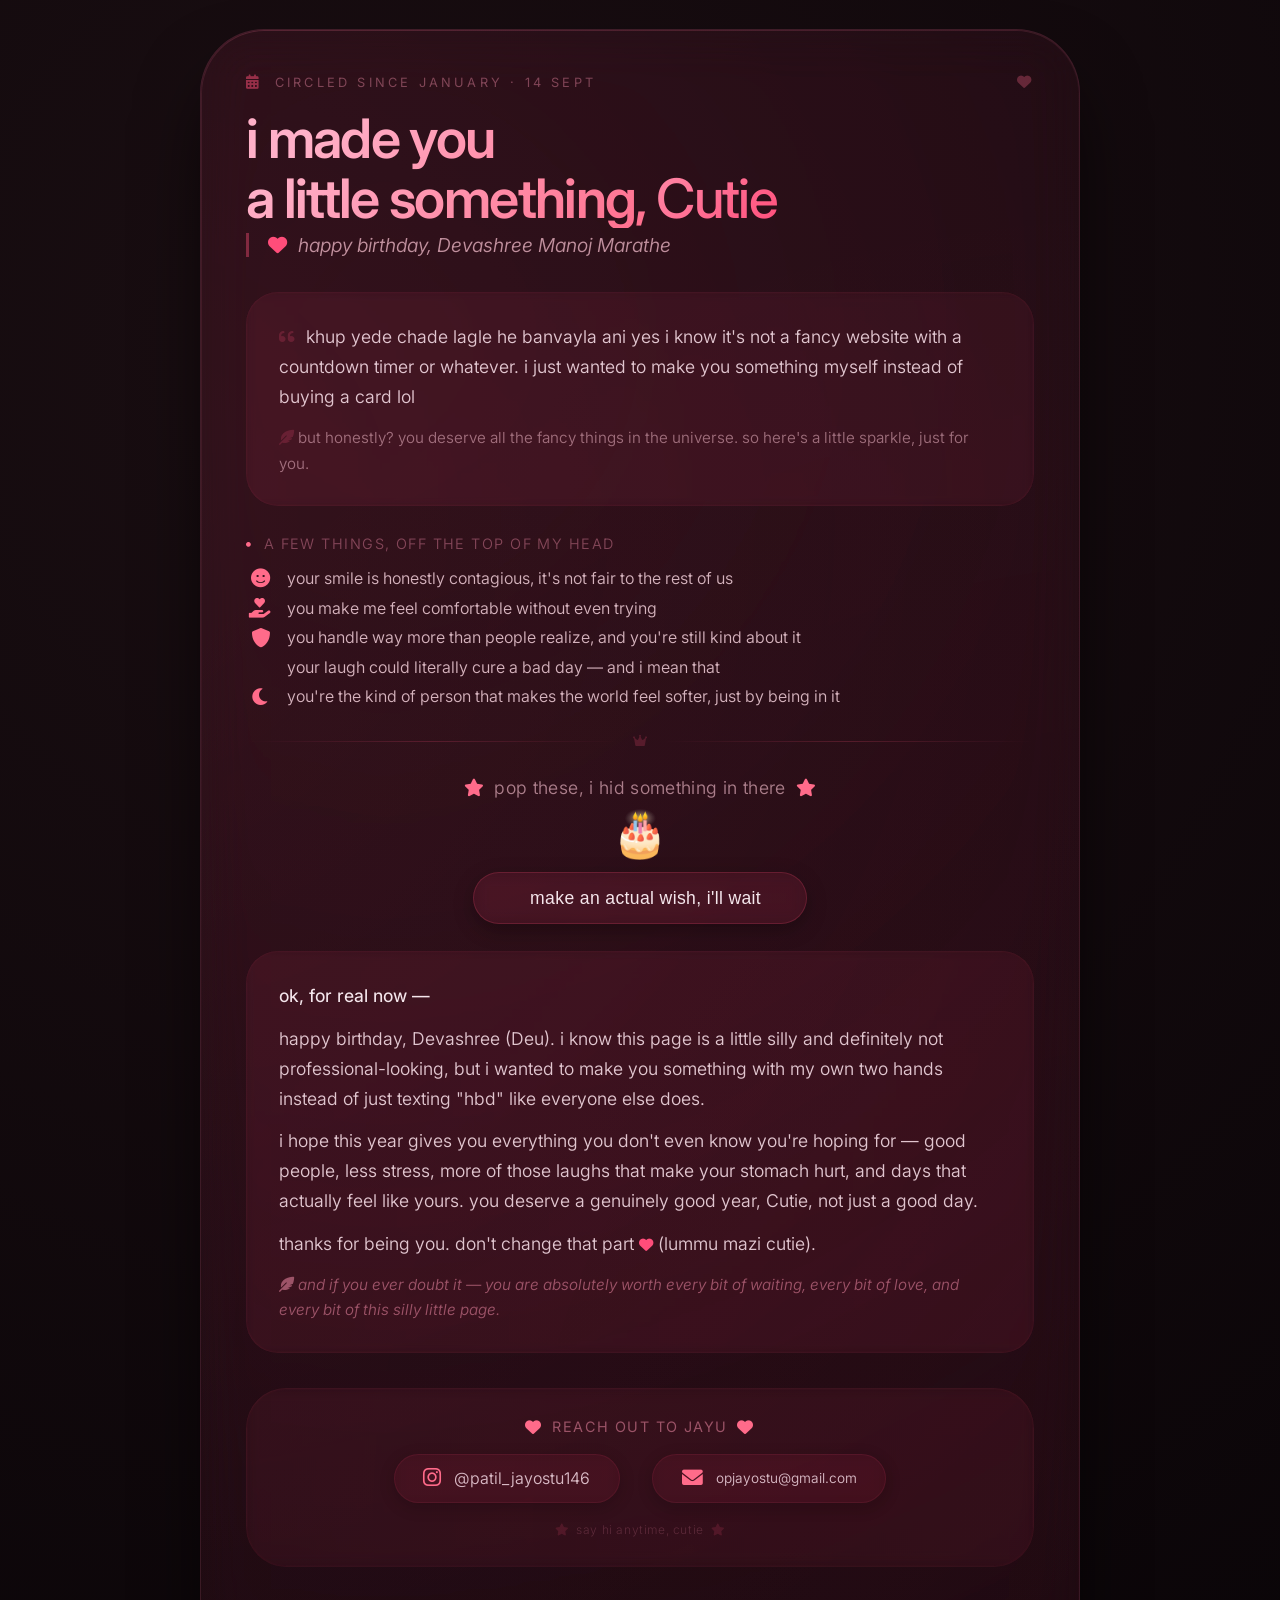
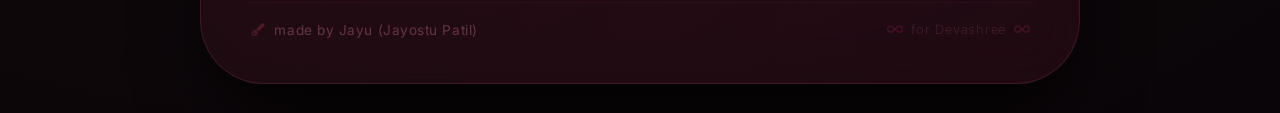
==== index.html @ 6fd377e3 "Update index.html" ====
<!DOCTYPE html>
<html lang="en">
<head>
  <meta charset="UTF-8" />
  <meta name="viewport" content="width=device-width, initial-scale=1.0, maximum-scale=1.0, user-scalable=yes" />
  <title>💗 for Devashree · a surprise</title>
  <!-- Google Fonts + Icons -->
  <link href="https://fonts.googleapis.com/css2?family=Inter:ital,opsz,wght@0,14..32,100..900;1,14..32,100..900&display=swap" rel="stylesheet" />
  <link rel="stylesheet" href="https://cdnjs.cloudflare.com/ajax/libs/font-awesome/6.0.0-beta3/css/all.min.css" />
  <style>
    /* ----- global reset & base (pink + red + black) ----- */
    * {
      margin: 0;
      padding: 0;
      box-sizing: border-box;
    }

    body {
      min-height: 100vh;
      display: flex;
      align-items: center;
      justify-content: center;
      font-family: "Inter", sans-serif;
      background: radial-gradient(circle at 30% 20%, #1a0e12, #0a0508);
      padding: 1.8rem;
      margin: 0;
      color: #f5e6ec;
    }

    /* ----- main glass card (liquid glass · pink edition) ----- */
    .glass-card {
      max-width: 880px;
      width: 100%;
      background: rgba(40, 18, 28, 0.35);
      backdrop-filter: blur(26px) saturate(200%);
      -webkit-backdrop-filter: blur(26px) saturate(200%);
      border-radius: 64px;
      border: 1px solid rgba(255, 120, 160, 0.15);
      box-shadow: 0 40px 80px -20px rgba(0, 0, 0, 0.9), inset 0 1px 0 rgba(255, 120, 160, 0.1);
      padding: 2.8rem 2.8rem;
      position: relative;
      overflow: hidden;
      transition: all 0.3s ease;
    }

    /* liquid shimmer — pink & red tones */
    .glass-card::before {
      content: '';
      position: absolute;
      inset: -50%;
      width: 200%;
      height: 200%;
      background: radial-gradient(circle at 20% 40%, rgba(255, 80, 120, 0.08) 0%, transparent 60%),
                  radial-gradient(circle at 80% 70%, rgba(200, 30, 60, 0.05) 0%, transparent 50%);
      pointer-events: none;
      animation: liquidShimmer 22s infinite alternate ease-in-out;
      z-index: 0;
    }

    @keyframes liquidShimmer {
      0% { transform: translate(0, 0) rotate(0deg); opacity: 0.5; }
      50% { transform: translate(8%, -6%) rotate(5deg); opacity: 0.9; }
      100% { transform: translate(-6%, 8%) rotate(-4deg); opacity: 0.5; }
    }

    .glass-card * {
      position: relative;
      z-index: 2;
    }

    /* inner glow — pinkish */
    .glass-card::after {
      content: '';
      position: absolute;
      inset: 0;
      border-radius: 64px;
      padding: 1px;
      background: linear-gradient(135deg, rgba(255, 120, 160, 0.12), transparent 50%, rgba(200, 30, 60, 0.05));
      -webkit-mask: linear-gradient(#fff 0 0) content-box, linear-gradient(#fff 0 0);
      mask: linear-gradient(#fff 0 0) content-box, linear-gradient(#fff 0 0);
      -webkit-mask-composite: xor;
      mask-composite: exclude;
      pointer-events: none;
    }

    /* ----- typography (pink & red accents) ----- */
    .pre-header {
      display: flex;
      align-items: center;
      gap: 0.8rem;
      font-size: 0.8rem;
      letter-spacing: 0.25em;
      text-transform: uppercase;
      color: rgba(255, 150, 180, 0.4);
      margin-bottom: 1.2rem;
      font-weight: 400;
    }

    .pre-header i {
      color: rgba(255, 80, 120, 0.5);
      font-size: 0.9rem;
    }

    h1 {
      font-size: 3.4rem;
      font-weight: 600;
      letter-spacing: -0.03em;
      line-height: 1.1;
      background: linear-gradient(135deg, #ffb0c8 10%, #ff6b8a 60%, #d63050);
      -webkit-background-clip: text;
      -webkit-text-fill-color: transparent;
      background-clip: text;
      margin-bottom: 0.3rem;
    }

    .sub-line {
      font-size: 1.2rem;
      font-weight: 350;
      color: rgba(255, 200, 215, 0.7);
      border-left: 3px solid rgba(255, 80, 120, 0.4);
      padding-left: 1.2rem;
      margin-bottom: 2.2rem;
      font-style: italic;
    }

    .sub-line i {
      color: #ff6b8a;
      margin-right: 0.4rem;
    }

    .highlight-pink {
      background: linear-gradient(135deg, #ff8aa8, #ff4d7a);
      -webkit-background-clip: text;
      -webkit-text-fill-color: transparent;
      background-clip: text;
      font-weight: 500;
    }

    /* ----- content sections (original messages preserved) ----- */
    .message-block {
      background: rgba(255, 60, 100, 0.04);
      backdrop-filter: blur(4px);
      -webkit-backdrop-filter: blur(4px);
      border-radius: 32px;
      padding: 1.8rem 2rem;
      margin: 1.8rem 0;
      border: 1px solid rgba(255, 80, 120, 0.06);
      box-shadow: inset 0 0 0 1px rgba(255, 80, 120, 0.02);
    }

    .message-block p {
      font-size: 1.1rem;
      line-height: 1.7;
      color: rgba(255, 230, 240, 0.85);
      font-weight: 350;
      margin-bottom: 0.8rem;
    }

    .message-block p:last-child {
      margin-bottom: 0;
    }

    .cute-list {
      display: flex;
      flex-direction: column;
      gap: 0.6rem;
      margin: 1rem 0 0.5rem;
    }

    .cute-list .item {
      display: flex;
      align-items: center;
      gap: 0.8rem;
      font-size: 1rem;
      color: rgba(255, 220, 230, 0.8);
      font-weight: 350;
    }

    .cute-list .item i {
      width: 1.8rem;
      font-size: 1.2rem;
      color: #ff6b8a;
      text-align: center;
    }

    .divider {
      display: flex;
      align-items: center;
      gap: 1rem;
      margin: 1.8rem 0;
      color: rgba(255, 100, 140, 0.15);
    }

    .divider-line {
      flex: 1;
      height: 1px;
      background: linear-gradient(to right, transparent, rgba(255, 80, 120, 0.2), transparent);
    }

    .divider i {
      font-size: 0.8rem;
      color: rgba(255, 80, 120, 0.25);
    }

    /* ----- wish & button (interactive) ----- */
    .wish-section {
      text-align: center;
      margin: 1.8rem 0 1.2rem;
    }

    .wish-section .prompt {
      font-size: 1.1rem;
      font-weight: 350;
      color: rgba(255, 200, 215, 0.6);
      margin-bottom: 0.6rem;
      letter-spacing: 0.02em;
    }

    .wish-section .prompt i {
      color: #ff6b8a;
      margin: 0 0.3rem;
    }

    .btn-wish {
      background: rgba(255, 60, 100, 0.08);
      backdrop-filter: blur(8px);
      -webkit-backdrop-filter: blur(8px);
      border: 1px solid rgba(255, 80, 120, 0.2);
      padding: 0.9rem 2.8rem;
      border-radius: 60px;
      font-size: 1.1rem;
      font-weight: 450;
      color: #f5e6ec;
      cursor: pointer;
      transition: all 0.25s ease;
      display: inline-flex;
      align-items: center;
      gap: 0.7rem;
      box-shadow: 0 6px 20px rgba(0, 0, 0, 0.3);
      letter-spacing: 0.02em;
      margin: 0.5rem 0;
    }

    .btn-wish i {
      font-size: 1.2rem;
      color: #ff6b8a;
      transition: transform 0.3s ease;
    }

    .btn-wish:hover {
      background: rgba(255, 60, 100, 0.15);
      border-color: rgba(255, 80, 120, 0.4);
      transform: scale(1.02);
      box-shadow: 0 10px 30px rgba(0, 0, 0, 0.5);
    }

    .btn-wish:active {
      transform: scale(0.96);
    }

    .btn-wish:active i {
      transform: scale(1.2) rotate(10deg);
    }

    /* hidden message (revealed on click) */
    .hidden-message {
      max-height: 0;
      overflow: hidden;
      transition: max-height 0.8s cubic-bezier(0.22, 1, 0.36, 1), opacity 0.6s ease, margin 0.4s ease;
      opacity: 0;
      margin: 0;
      text-align: center;
    }

    .hidden-message.show {
      max-height: 300px;
      opacity: 1;
      margin: 1.2rem 0 0.2rem;
    }

    .hidden-message p {
      background: rgba(255, 60, 100, 0.05);
      border-radius: 40px;
      padding: 1.2rem 1.8rem;
      border: 1px solid rgba(255, 80, 120, 0.08);
      font-size: 1rem;
      color: rgba(255, 230, 240, 0.8);
      font-weight: 350;
      line-height: 1.6;
      backdrop-filter: blur(4px);
    }

    .hidden-message p i {
      color: #ff6b8a;
      margin: 0 0.2rem;
    }

    /* ----- CONTACT SECTION (Instagram + Email) ----- */
    .contact-section {
      margin: 2.2rem 0 1.2rem;
      background: rgba(255, 60, 100, 0.03);
      backdrop-filter: blur(6px);
      -webkit-backdrop-filter: blur(6px);
      border-radius: 40px;
      padding: 1.8rem 2rem;
      border: 1px solid rgba(255, 80, 120, 0.06);
      box-shadow: inset 0 0 0 1px rgba(255, 80, 120, 0.02);
      text-align: center;
    }

    .contact-section .label {
      font-size: 0.9rem;
      font-weight: 400;
      color: rgba(255, 150, 180, 0.5);
      letter-spacing: 0.1em;
      text-transform: uppercase;
      margin-bottom: 1.2rem;
      display: flex;
      align-items: center;
      justify-content: center;
      gap: 0.6rem;
    }

    .contact-section .label i {
      color: #ff6b8a;
      font-size: 1rem;
    }

    .contact-links {
      display: flex;
      justify-content: center;
      gap: 2rem;
      flex-wrap: wrap;
    }

    .contact-link {
      display: inline-flex;
      align-items: center;
      gap: 0.8rem;
      background: rgba(255, 60, 100, 0.06);
      backdrop-filter: blur(8px);
      -webkit-backdrop-filter: blur(8px);
      border: 1px solid rgba(255, 80, 120, 0.1);
      padding: 0.8rem 1.8rem;
      border-radius: 60px;
      color: #f5e6ec;
      text-decoration: none;
      font-size: 1rem;
      font-weight: 400;
      transition: all 0.3s ease;
      box-shadow: 0 4px 16px rgba(0, 0, 0, 0.2);
      min-width: 180px;
      justify-content: center;
    }

    .contact-link i {
      font-size: 1.3rem;
      transition: transform 0.3s ease;
    }

    .contact-link .fa-instagram {
      color: #ff6b8a;
    }

    .contact-link .fa-envelope {
      color: #ff6b8a;
    }

    .contact-link:hover {
      background: rgba(255, 60, 100, 0.12);
      border-color: rgba(255, 80, 120, 0.3);
      transform: scale(1.03);
      box-shadow: 0 8px 28px rgba(0, 0, 0, 0.4);
    }

    .contact-link:hover i {
      transform: scale(1.1) rotate(-5deg);
    }

    .contact-link .handle {
      font-weight: 350;
      color: rgba(255, 230, 240, 0.8);
    }

    .contact-link .handle.email-handle {
      font-size: 0.85rem;
    }

    /* small note under contact */
    .contact-note {
      font-size: 0.75rem;
      color: rgba(255, 150, 180, 0.2);
      margin-top: 1.2rem;
      letter-spacing: 0.05em;
      font-weight: 300;
    }

    .contact-note i {
      color: rgba(255, 80, 120, 0.15);
      margin: 0 0.2rem;
    }

    /* ----- signature & footer ----- */
    .signature {
      margin-top: 2.2rem;
      padding-top: 1.2rem;
      border-top: 1px solid rgba(255, 80, 120, 0.06);
      display: flex;
      justify-content: space-between;
      align-items: center;
      flex-wrap: wrap;
      gap: 0.8rem;
    }

    .signature .name {
      font-weight: 400;
      color: rgba(255, 150, 180, 0.3);
      letter-spacing: 0.04em;
      font-size: 0.85rem;
    }

    .signature .name i {
      color: rgba(255, 80, 120, 0.2);
      margin: 0 0.3rem;
    }

    .signature .love-note {
      font-size: 0.8rem;
      color: rgba(255, 150, 180, 0.15);
      font-weight: 300;
      letter-spacing: 0.06em;
    }

    .love-note i {
      color: rgba(255, 80, 120, 0.15);
      margin: 0 0.2rem;
    }

    /* ----- responsive (mobile first) ----- */
    @media (max-width: 640px) {
      body { padding: 1rem; }
      .glass-card { padding: 1.8rem 1.2rem; border-radius: 40px; }
      h1 { font-size: 2.4rem; }
      .sub-line { font-size: 1rem; padding-left: 0.8rem; }
      .message-block { padding: 1.2rem 1rem; }
      .message-block p { font-size: 0.95rem; }
      .cute-list .item { font-size: 0.9rem; }
      .btn-wish { padding: 0.7rem 1.8rem; font-size: 1rem; }
      .contact-section { padding: 1.2rem 1rem; }
      .contact-links { gap: 1rem; flex-direction: column; align-items: center; }
      .contact-link { width: 100%; max-width: 280px; }
      .signature { flex-direction: column; align-items: flex-start; gap: 0.3rem; }
    }

    @media (max-width: 420px) {
      .glass-card { padding: 1.2rem 0.8rem; border-radius: 32px; }
      h1 { font-size: 2rem; }
      .pre-header { font-size: 0.6rem; gap: 0.4rem; }
      .contact-link { padding: 0.6rem 1.2rem; font-size: 0.9rem; min-width: unset; }
    }

    /* red & black accents (extra) */
    .accent-red {
      color: #d63050;
    }
    .accent-black {
      color: #1a0e12;
    }
    .border-red {
      border-color: rgba(200, 30, 60, 0.2);
    }

    /* small sparkle */
    .sparkle {
      color: rgba(255, 80, 120, 0.15);
      margin: 0 0.2rem;
    }
  </style>
</head>
<body>

<div class="glass-card" id="mainCard">
  <!-- pre-header -->
  <div class="pre-header">
    <i class="fas fa-calendar-alt"></i> circled since january · 14 sept
    <span style="flex:1; text-align:right; opacity:0.3;"><i class="fas fa-heart" style="color:#ff6b8a;"></i></span>
  </div>

  <!-- main title -->
  <h1>i made you<br />a little something, <span class="highlight-pink">Cutie</span></h1>
  <div class="sub-line"><i class="fas fa-heart" style="color:#ff4d7a;"></i> happy birthday, Devashree Manoj Marathe</div>

  <!-- message block 1: original + extra cute -->
  <div class="message-block">
    <p><i class="fas fa-quote-left" style="color:rgba(255,80,120,0.2); margin-right:6px;"></i> khup yede chade lagle he banvayla ani yes i know it's not a fancy website with a countdown timer or whatever. i just wanted to make you something myself instead of buying a card lol</p>
    <p style="margin-top:0.6rem; font-size:0.95rem; color:rgba(255,200,215,0.5);"><i class="fas fa-feather-alt" style="color:rgba(255,80,120,0.2);"></i> but honestly? you deserve all the fancy things in the universe. so here's a little sparkle, just for you.</p>
  </div>

  <!-- random things (original + extra) -->
  <div style="margin: 0.5rem 0;">
    <p style="font-size:0.9rem; font-weight:350; color:rgba(255,150,180,0.4); letter-spacing:0.1em; text-transform:uppercase; margin-bottom:0.8rem;"><i class="fas fa-circle" style="font-size:0.3rem; vertical-align:middle; margin-right:6px; color:#ff6b8a;"></i> a few things, off the top of my head</p>
    <div class="cute-list">
      <div class="item"><i class="fas fa-smile"></i> your smile is honestly contagious, it's not fair to the rest of us</div>
      <div class="item"><i class="fas fa-hand-holding-heart"></i> you make me feel comfortable without even trying</div>
      <div class="item"><i class="fas fa-shield-alt"></i> you handle way more than people realize, and you're still kind about it</div>
      <!-- extra cute messages -->
      <div class="item"><i class="fas fa-sparkles"></i> your laugh could literally cure a bad day — and i mean that</div>
      <div class="item"><i class="fas fa-moon"></i> you're the kind of person that makes the world feel softer, just by being in it</div>
    </div>
  </div>

  <!-- divider -->
  <div class="divider">
    <span class="divider-line"></span>
    <i class="fas fa-crown" style="color:rgba(255,80,120,0.2);"></i>
    <span class="divider-line"></span>
  </div>

  <!-- wish section (interactive) -->
  <div class="wish-section">
    <div class="prompt"><i class="fas fa-star"></i> pop these, i hid something in there <i class="fas fa-star"></i></div>
    <div style="font-size:2.8rem; line-height:1.2; margin:0.2rem 0 0.2rem;">🎂</div>
    <button class="btn-wish" id="wishBtn"><i class="fas fa-candle"></i> make an actual wish, i'll wait</button>

    <!-- hidden extra message (revealed) -->
    <div class="hidden-message" id="hiddenMessage">
      <p><i class="fas fa-gift"></i> i wish for you to have more days that feel like warm sunlight, more laughter than you know what to do with, and at least one person (me) who thinks you're absolutely extraordinary. <i class="fas fa-heart" style="color:#ff4d7a;"></i></p>
    </div>
  </div>

  <!-- final message (original + extra love) -->
  <div class="message-block" style="margin-top:0.8rem;">
    <p><strong style="font-weight:450; color:#f5e6ec;">ok, for real now —</strong></p>
    <p>happy birthday, Devashree (Deu). i know this page is a little silly and definitely not professional-looking, but i wanted to make you something with my own two hands instead of just texting "hbd" like everyone else does.</p>
    <p>i hope this year gives you everything you don't even know you're hoping for — good people, less stress, more of those laughs that make your stomach hurt, and days that actually feel like yours. you deserve a genuinely good year, Cutie, not just a good day.</p>
    <p>thanks for being you. don't change that part <i class="fas fa-heart" style="color:#ff4d7a; font-size:0.9rem;"></i> (lummu mazi cutie).</p>
    <!-- extra heartfelt line -->
    <p style="margin-top:0.8rem; font-style:italic; color:rgba(255,150,180,0.5); font-size:0.95rem;"><i class="fas fa-feather-alt"></i> and if you ever doubt it — you are absolutely worth every bit of waiting, every bit of love, and every bit of this silly little page.</p>
  </div>

  <!-- ===== CONTACT SECTION (Instagram + Email) ===== -->
  <div class="contact-section">
    <div class="label"><i class="fas fa-heart" style="color:#ff6b8a;"></i> reach out to jayu <i class="fas fa-heart" style="color:#ff6b8a;"></i></div>
    <div class="contact-links">
      <!-- Instagram -->
      <a href="https://instagram.com/patil_jayostu146" target="_blank" class="contact-link" rel="noopener">
        <i class="fab fa-instagram"></i>
        <span class="handle">@patil_jayostu146</span>
      </a>
      <!-- Email -->
      <a href="mailto:opjayostu@gmail.com" class="contact-link">
        <i class="fas fa-envelope"></i>
        <span class="handle email-handle">opjayostu@gmail.com</span>
      </a>
    </div>
    <div class="contact-note">
      <i class="fas fa-star"></i> say hi anytime, cutie <i class="fas fa-star"></i>
    </div>
  </div>

  <!-- signature -->
  <div class="signature">
    <span class="name"><i class="fas fa-pen-fancy"></i> made by Jayu (Jayostu Patil)</span>
    <span class="love-note"><i class="fas fa-infinity"></i> for Devashree <i class="fas fa-infinity"></i></span>
  </div>
</div>

<script>
  (function() {
    // ---------- WISH BUTTON ----------
    const wishBtn = document.getElementById('wishBtn');
    const hiddenMsg = document.getElementById('hiddenMessage');
    let isRevealed = false;

    wishBtn.addEventListener('click', function(e) {
      e.preventDefault();
      if (!isRevealed) {
        hiddenMsg.classList.add('show');
        wishBtn.innerHTML = '<i class="fas fa-check-circle"></i> wish made ✨';
        wishBtn.style.borderColor = 'rgba(255, 80, 120, 0.3)';
        isRevealed = true;
      } else {
        wishBtn.innerHTML = '<i class="fas fa-candle"></i> blow them out again?';
        setTimeout(() => {
          wishBtn.innerHTML = '<i class="fas fa-check-circle"></i> wish made ✨';
        }, 800);
        hiddenMsg.style.transition = 'all 0.2s';
        hiddenMsg.style.opacity = '0.7';
        setTimeout(() => { hiddenMsg.style.opacity = '1'; }, 200);
      }
    });

    // optional: click on prompt also triggers
    document.querySelector('.wish-section .prompt')?.addEventListener('click', function() {
      wishBtn.click();
    });

  })();
</script>
</body>
</html>
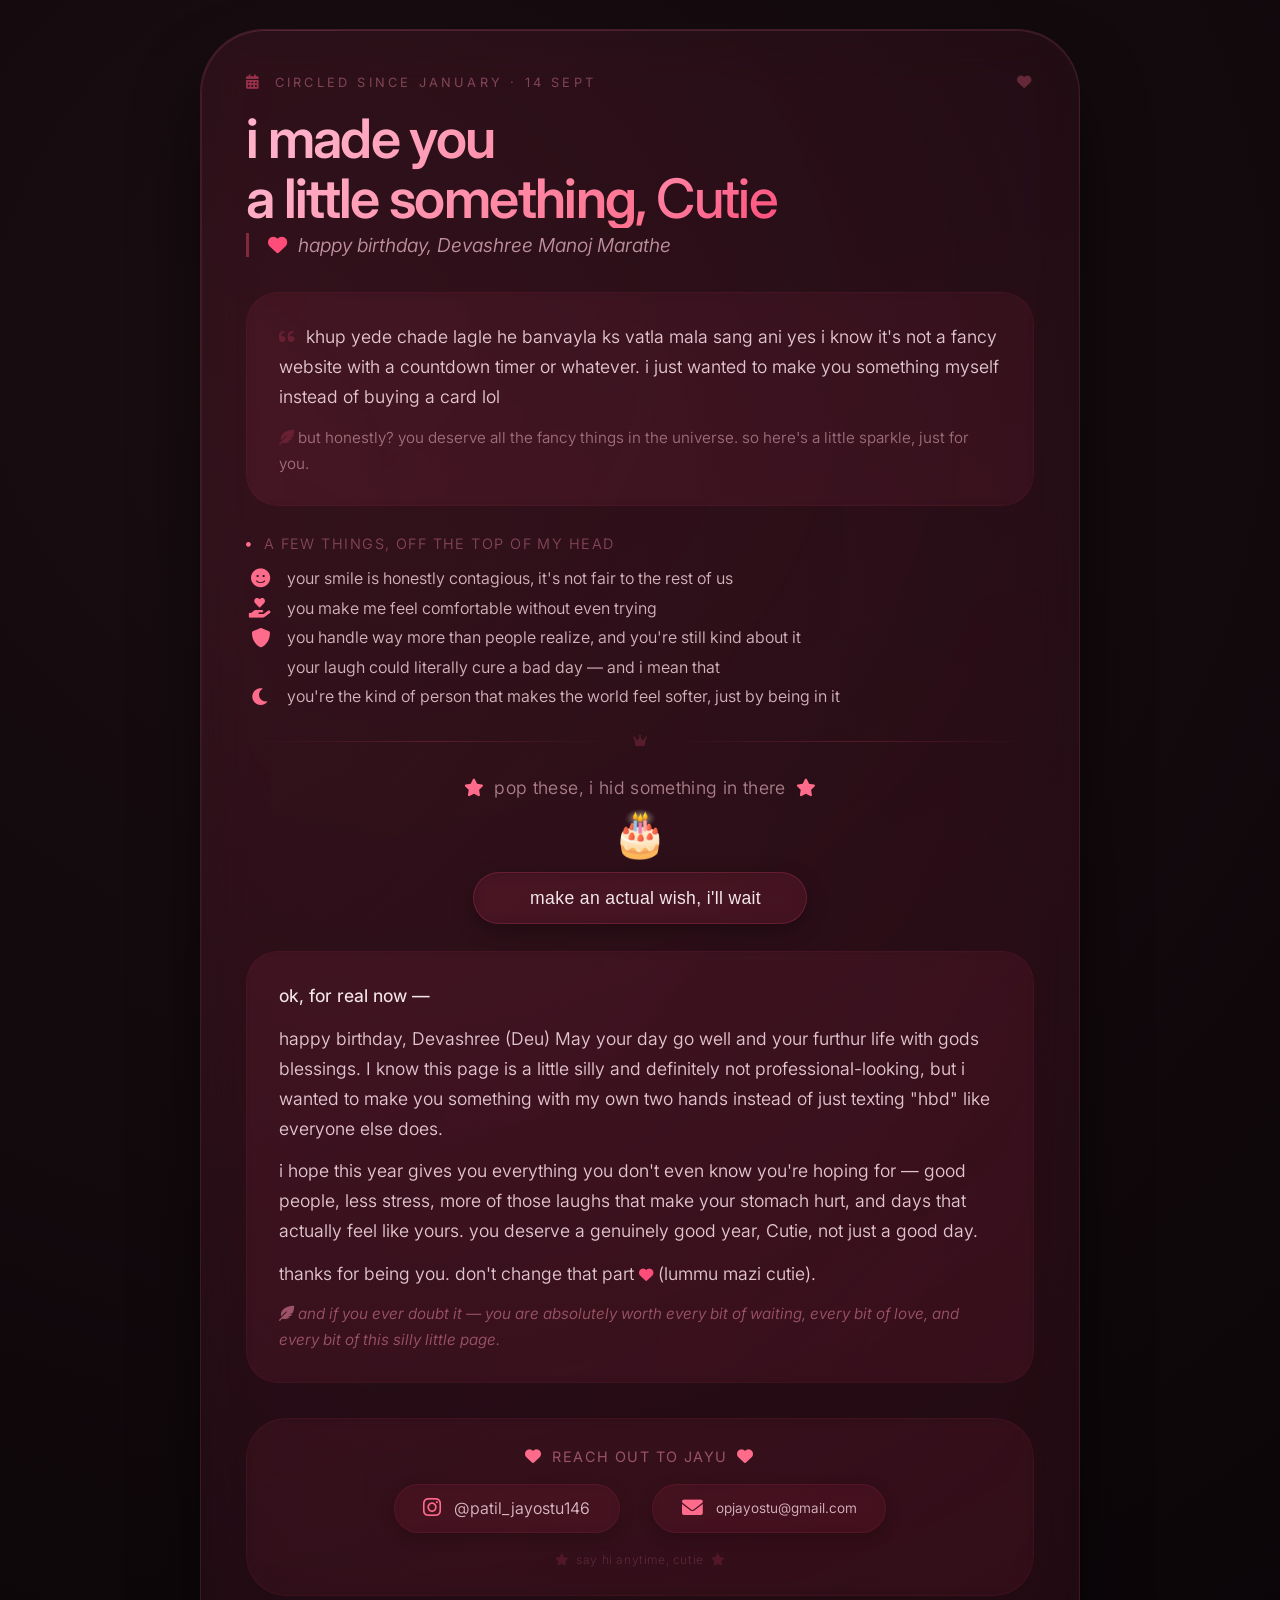
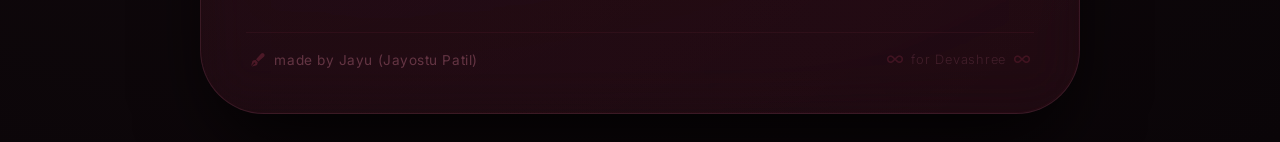
==== commit 09e915db: "Update index.html" ====
--- a/index.html
+++ b/index.html
@@ -492,7 +492,7 @@
 
   <!-- message block 1: original + extra cute -->
   <div class="message-block">
-    <p><i class="fas fa-quote-left" style="color:rgba(255,80,120,0.2); margin-right:6px;"></i> khup yede chade lagle he banvayla ani yes i know it's not a fancy website with a countdown timer or whatever. i just wanted to make you something myself instead of buying a card lol</p>
+    <p><i class="fas fa-quote-left" style="color:rgba(255,80,120,0.2); margin-right:6px;"></i> khup yede chade lagle he banvayla ks vatla mala sang ani yes i know it's not a fancy website with a countdown timer or whatever. i just wanted to make you something myself instead of buying a card lol</p>
     <p style="margin-top:0.6rem; font-size:0.95rem; color:rgba(255,200,215,0.5);"><i class="fas fa-feather-alt" style="color:rgba(255,80,120,0.2);"></i> but honestly? you deserve all the fancy things in the universe. so here's a little sparkle, just for you.</p>
   </div>
 
@@ -531,7 +531,7 @@
   <!-- final message (original + extra love) -->
   <div class="message-block" style="margin-top:0.8rem;">
     <p><strong style="font-weight:450; color:#f5e6ec;">ok, for real now —</strong></p>
-    <p>happy birthday, Devashree (Deu). i know this page is a little silly and definitely not professional-looking, but i wanted to make you something with my own two hands instead of just texting "hbd" like everyone else does.</p>
+    <p>happy birthday, Devashree (Deu) May your day go well and your furthur life with gods blessings. I know this page is a little silly and definitely not professional-looking, but i wanted to make you something with my own two hands instead of just texting "hbd" like everyone else does.</p>
     <p>i hope this year gives you everything you don't even know you're hoping for — good people, less stress, more of those laughs that make your stomach hurt, and days that actually feel like yours. you deserve a genuinely good year, Cutie, not just a good day.</p>
     <p>thanks for being you. don't change that part <i class="fas fa-heart" style="color:#ff4d7a; font-size:0.9rem;"></i> (lummu mazi cutie).</p>
     <!-- extra heartfelt line -->
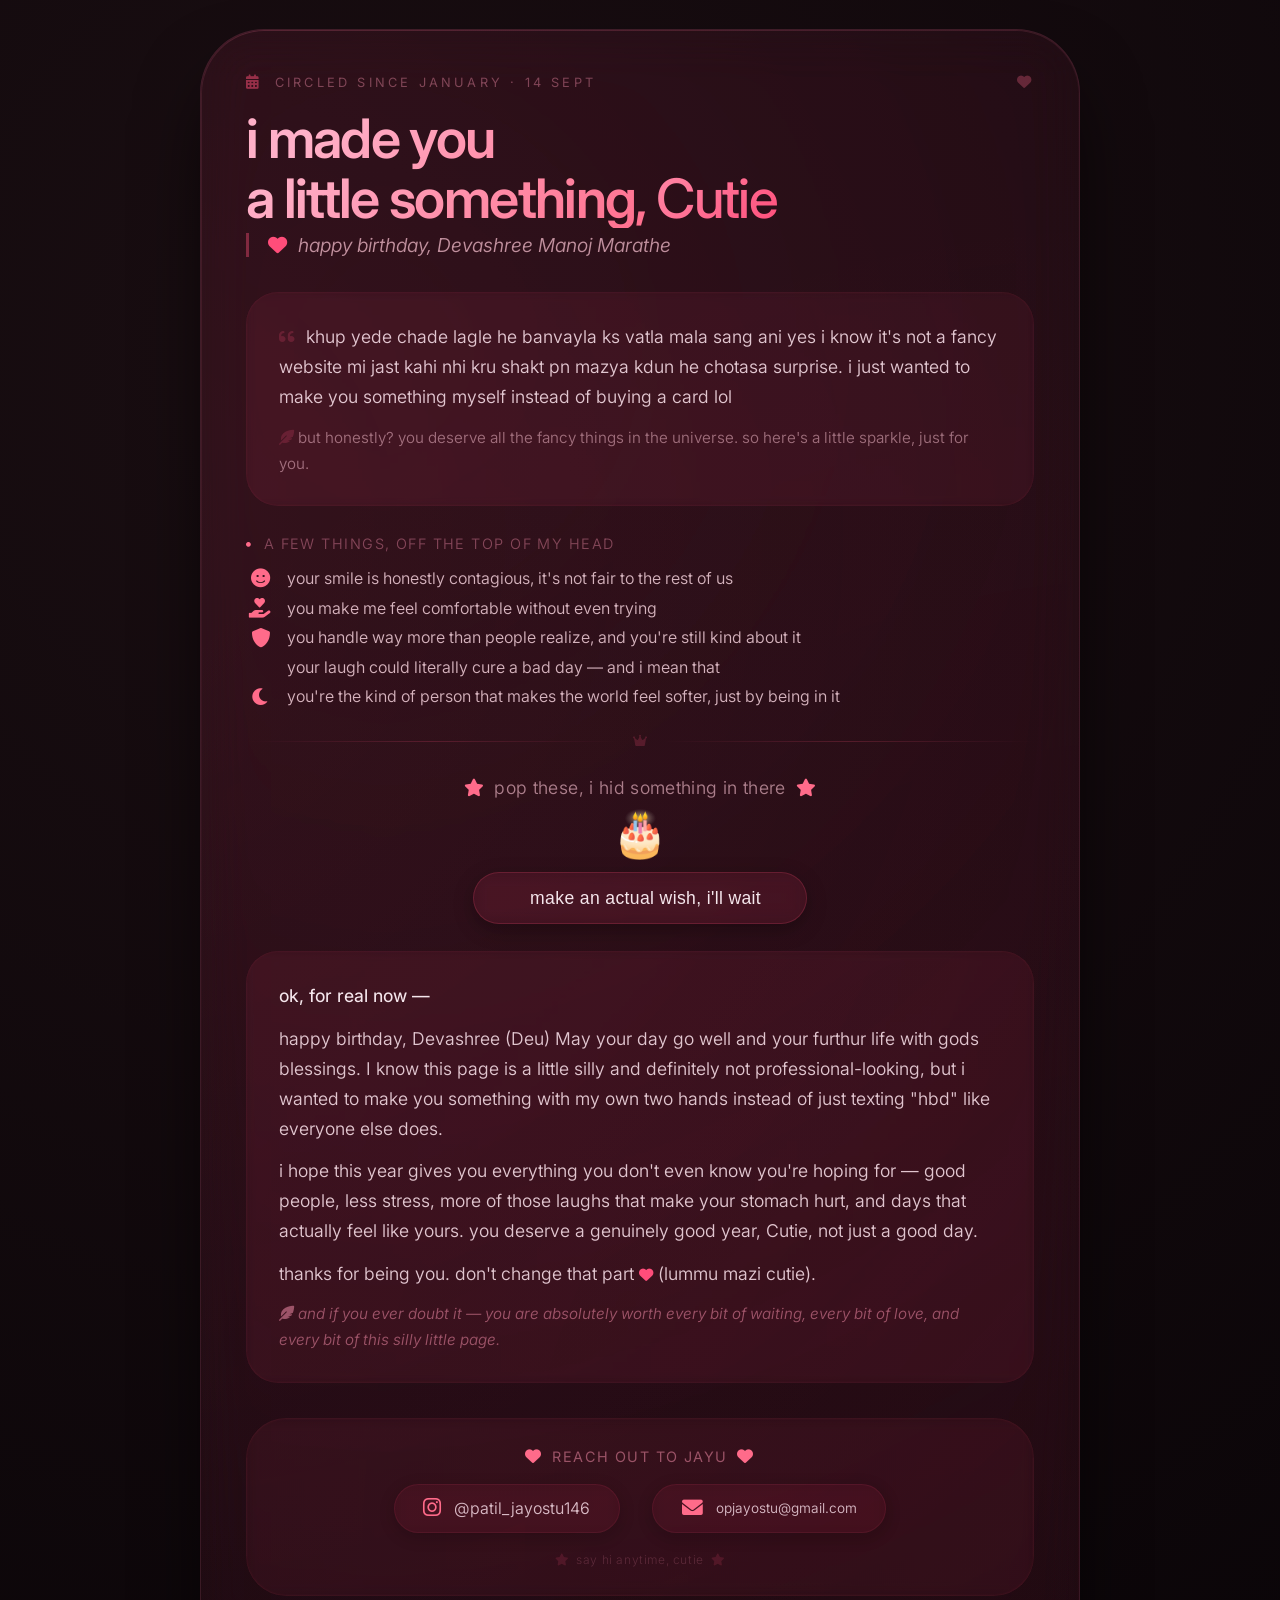
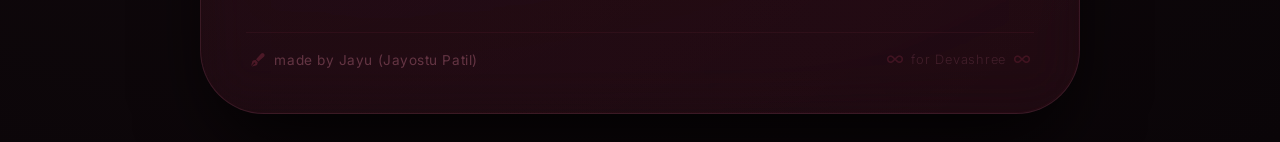
==== commit 27ab74af: "Update index.html" ====
--- a/index.html
+++ b/index.html
@@ -492,7 +492,7 @@
 
   <!-- message block 1: original + extra cute -->
   <div class="message-block">
-    <p><i class="fas fa-quote-left" style="color:rgba(255,80,120,0.2); margin-right:6px;"></i> khup yede chade lagle he banvayla ks vatla mala sang ani yes i know it's not a fancy website with a countdown timer or whatever. i just wanted to make you something myself instead of buying a card lol</p>
+    <p><i class="fas fa-quote-left" style="color:rgba(255,80,120,0.2); margin-right:6px;"></i> khup yede chade lagle he banvayla ks vatla mala sang ani yes i know it's not a fancy website mi jast kahi nhi kru shakt pn mazya kdun he chotasa surprise. i just wanted to make you something myself instead of buying a card lol</p>
     <p style="margin-top:0.6rem; font-size:0.95rem; color:rgba(255,200,215,0.5);"><i class="fas fa-feather-alt" style="color:rgba(255,80,120,0.2);"></i> but honestly? you deserve all the fancy things in the universe. so here's a little sparkle, just for you.</p>
   </div>
 
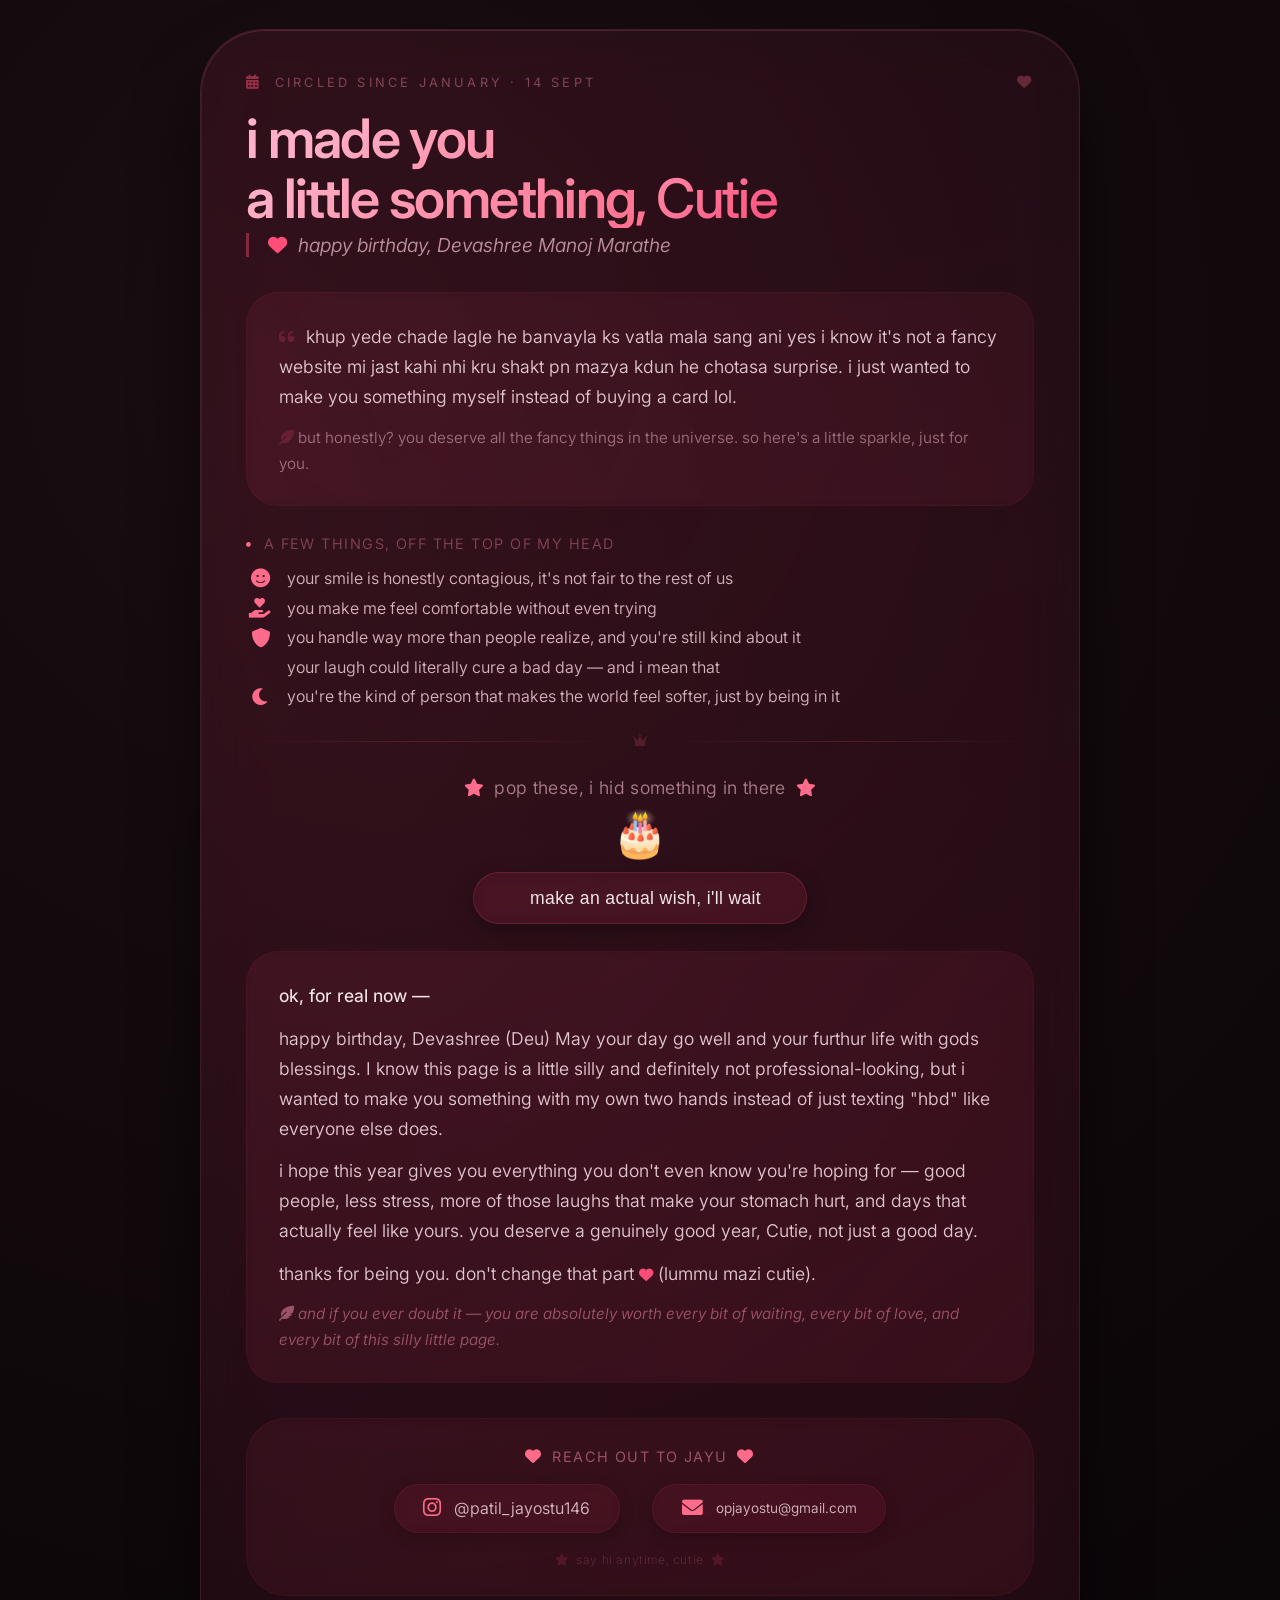
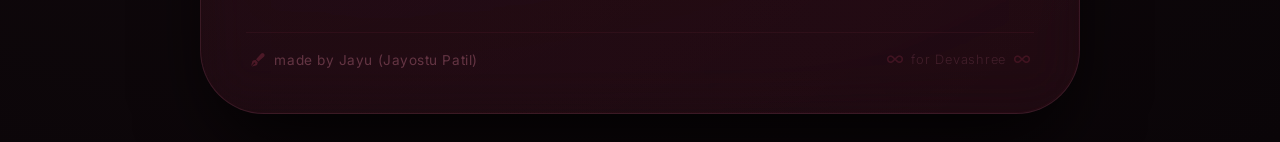
==== commit 5953c6e6: "Update index.html" ====
--- a/index.html
+++ b/index.html
@@ -492,7 +492,7 @@
 
   <!-- message block 1: original + extra cute -->
   <div class="message-block">
-    <p><i class="fas fa-quote-left" style="color:rgba(255,80,120,0.2); margin-right:6px;"></i> khup yede chade lagle he banvayla ks vatla mala sang ani yes i know it's not a fancy website mi jast kahi nhi kru shakt pn mazya kdun he chotasa surprise. i just wanted to make you something myself instead of buying a card lol</p>
+    <p><i class="fas fa-quote-left" style="color:rgba(255,80,120,0.2); margin-right:6px;"></i> khup yede chade lagle he banvayla ks vatla mala sang ani yes i know it's not a fancy website mi jast kahi nhi kru shakt pn mazya kdun he chotasa surprise. i just wanted to make you something myself instead of buying a card lol.</p>
     <p style="margin-top:0.6rem; font-size:0.95rem; color:rgba(255,200,215,0.5);"><i class="fas fa-feather-alt" style="color:rgba(255,80,120,0.2);"></i> but honestly? you deserve all the fancy things in the universe. so here's a little sparkle, just for you.</p>
   </div>
 
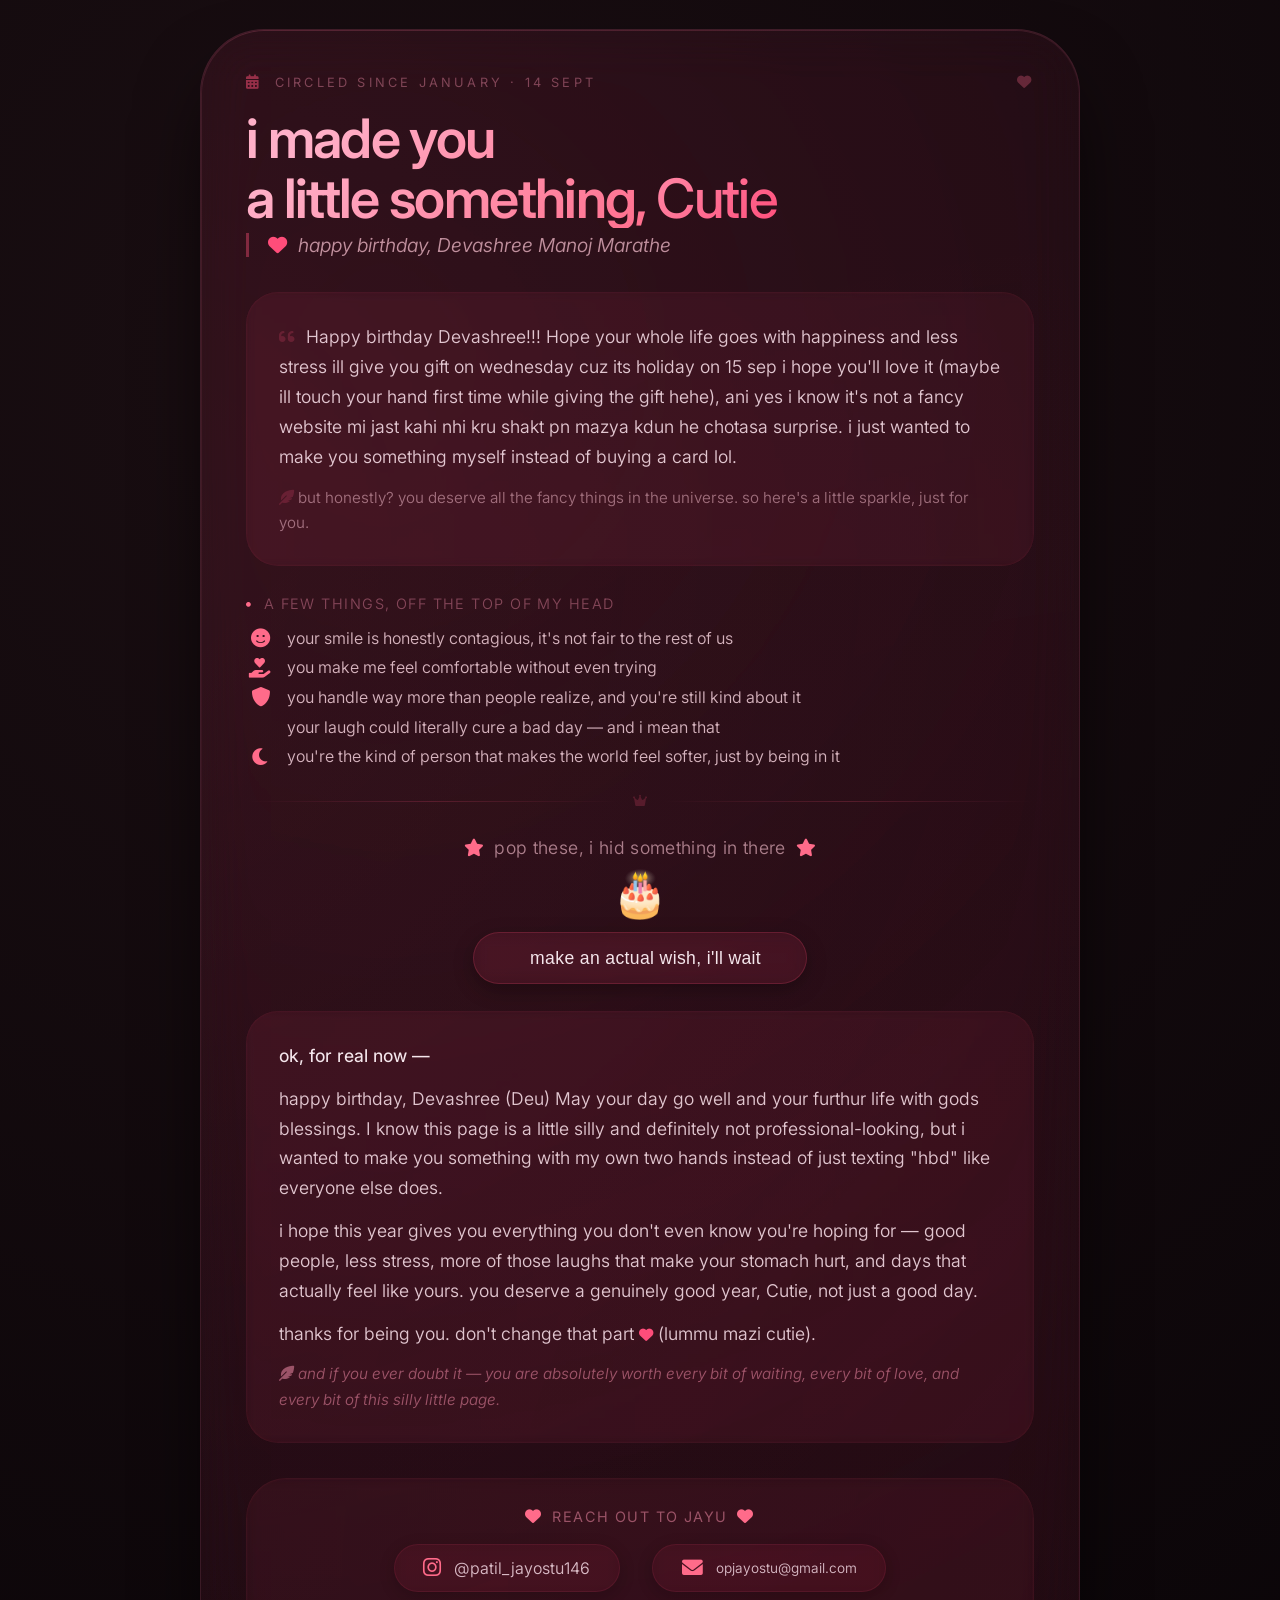
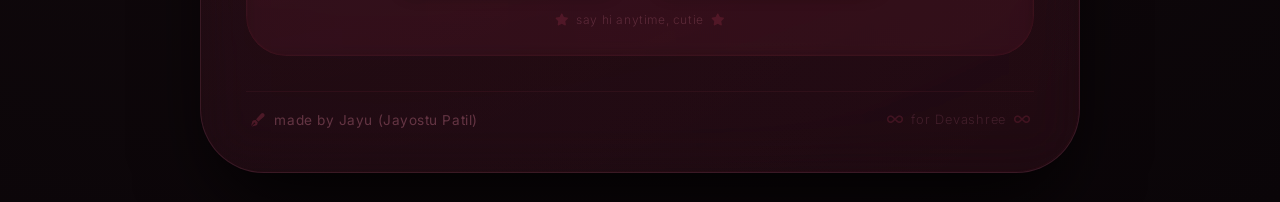
==== commit 79f194e2: "Update index.html" ====
--- a/index.html
+++ b/index.html
@@ -492,7 +492,7 @@
 
   <!-- message block 1: original + extra cute -->
   <div class="message-block">
-    <p><i class="fas fa-quote-left" style="color:rgba(255,80,120,0.2); margin-right:6px;"></i> khup yede chade lagle he banvayla ks vatla mala sang ani yes i know it's not a fancy website mi jast kahi nhi kru shakt pn mazya kdun he chotasa surprise. i just wanted to make you something myself instead of buying a card lol.</p>
+    <p><i class="fas fa-quote-left" style="color:rgba(255,80,120,0.2); margin-right:6px;"></i> Happy birthday Devashree!!! Hope your whole life goes with happiness and less stress ill give you gift on wednesday cuz its holiday on 15 sep i hope you'll love it (maybe ill touch your hand first time while giving the gift hehe), ani yes i know it's not a fancy website mi jast kahi nhi kru shakt pn mazya kdun he chotasa surprise. i just wanted to make you something myself instead of buying a card lol.</p>
     <p style="margin-top:0.6rem; font-size:0.95rem; color:rgba(255,200,215,0.5);"><i class="fas fa-feather-alt" style="color:rgba(255,80,120,0.2);"></i> but honestly? you deserve all the fancy things in the universe. so here's a little sparkle, just for you.</p>
   </div>
 
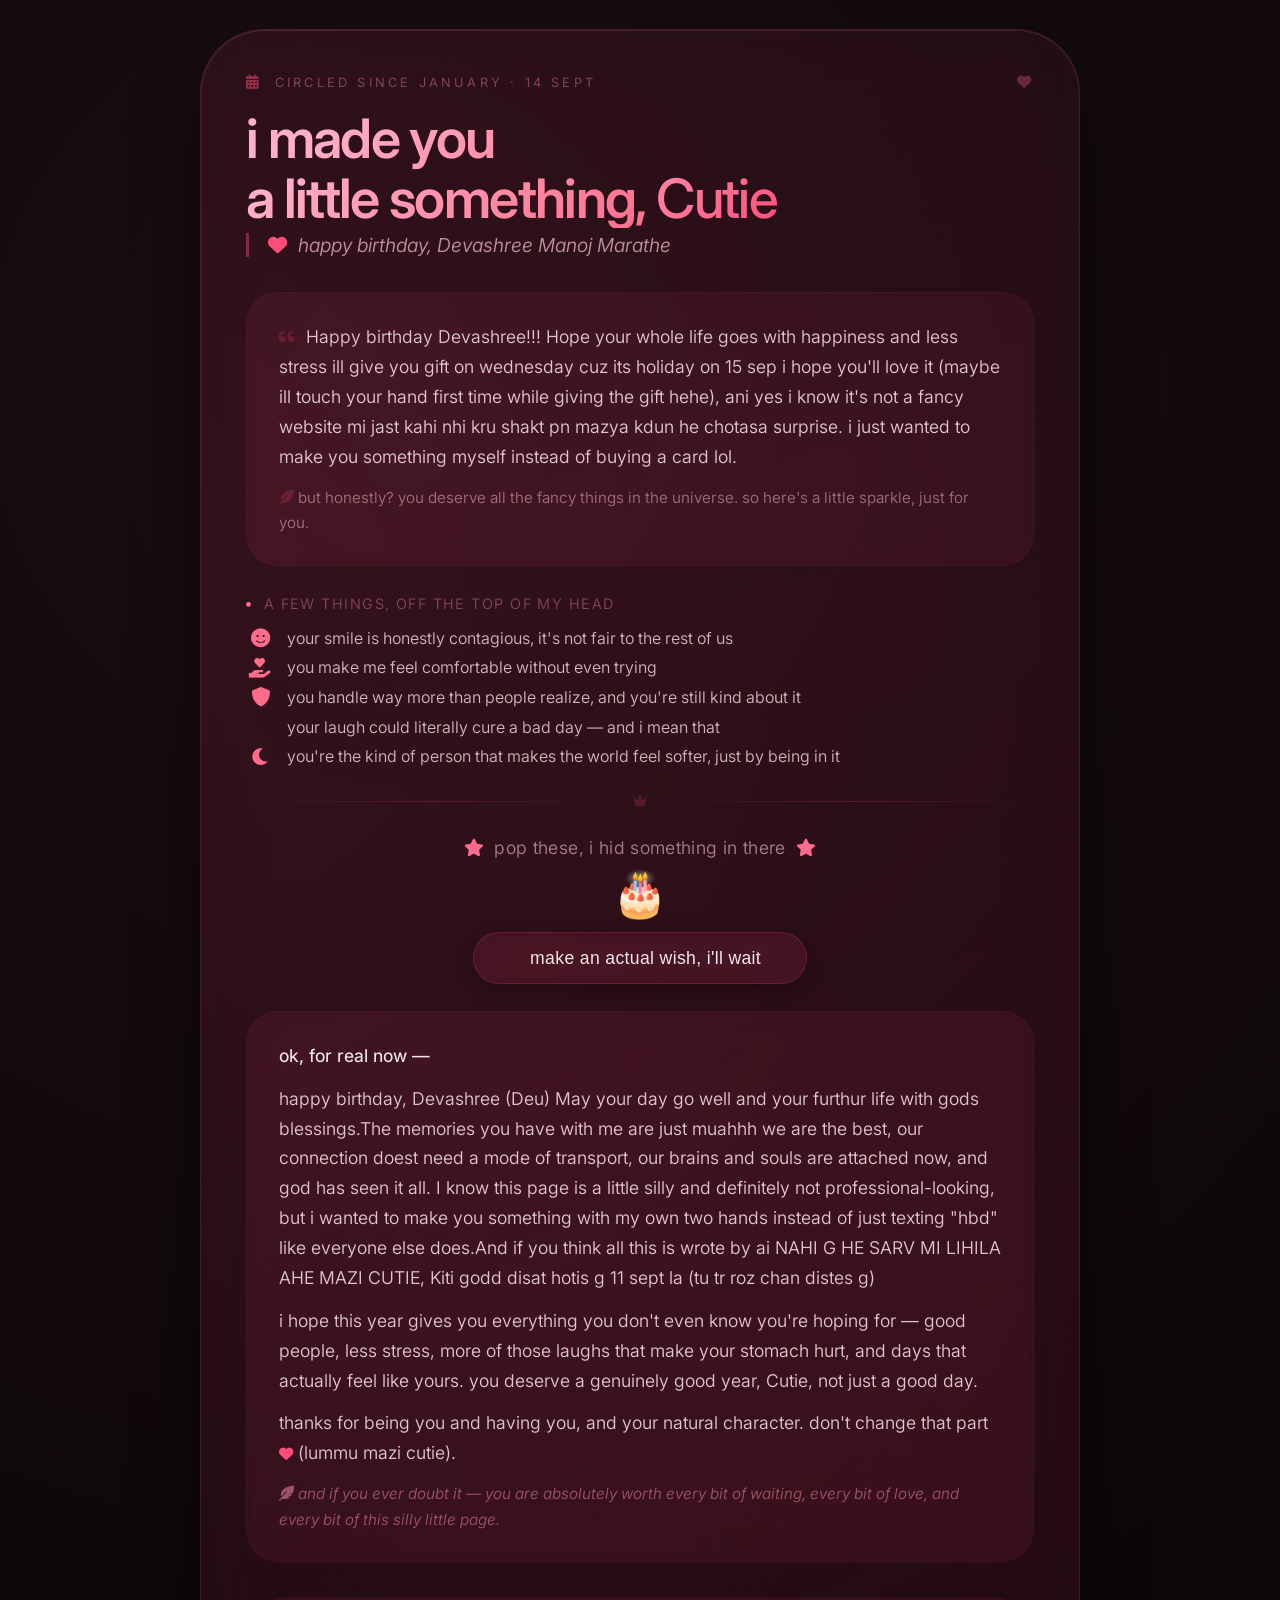
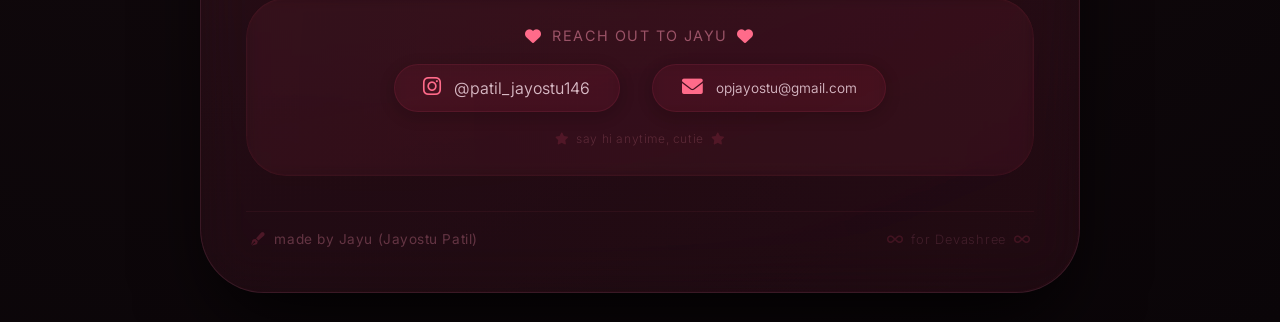
==== commit bbce2aaa: "Update index.html" ====
--- a/index.html
+++ b/index.html
@@ -524,16 +524,16 @@
 
     <!-- hidden extra message (revealed) -->
     <div class="hidden-message" id="hiddenMessage">
-      <p><i class="fas fa-gift"></i> i wish for you to have more days that feel like warm sunlight, more laughter than you know what to do with, and at least one person (me) who thinks you're absolutely extraordinary. <i class="fas fa-heart" style="color:#ff4d7a;"></i></p>
+      <p><i class="fas fa-gift"></i> i wish for you to have more days that feel like warm sunlight, more laughter than you know what to do with, and at least one person (me) who thinks you're absolutely extraordinary.You may think you are just a normal human but for me you are special and i mean it,you are the water for me that a thursty person gets after not drinking for 1 dat, you are the proof (of love) that a detective gets after 1year, you are SPECIAL to me you thought me what love feels like.THANKS.. Happy birthday <i class="fas fa-heart" style="color:#ff4d7a;"></i></p>
     </div>
   </div>
 
   <!-- final message (original + extra love) -->
   <div class="message-block" style="margin-top:0.8rem;">
     <p><strong style="font-weight:450; color:#f5e6ec;">ok, for real now —</strong></p>
-    <p>happy birthday, Devashree (Deu) May your day go well and your furthur life with gods blessings. I know this page is a little silly and definitely not professional-looking, but i wanted to make you something with my own two hands instead of just texting "hbd" like everyone else does.</p>
+    <p>happy birthday, Devashree (Deu) May your day go well and your furthur life with gods blessings.The memories you have with me are just muahhh we are the best, our connection doest need a mode of transport, our brains and souls are attached now, and god has seen it all. I know this page is a little silly and definitely not professional-looking, but i wanted to make you something with my own two hands instead of just texting "hbd" like everyone else does.And if you think all this is wrote by ai NAHI G HE SARV MI LIHILA AHE MAZI CUTIE, Kiti godd disat hotis g 11 sept la (tu tr roz chan distes g) </p>
     <p>i hope this year gives you everything you don't even know you're hoping for — good people, less stress, more of those laughs that make your stomach hurt, and days that actually feel like yours. you deserve a genuinely good year, Cutie, not just a good day.</p>
-    <p>thanks for being you. don't change that part <i class="fas fa-heart" style="color:#ff4d7a; font-size:0.9rem;"></i> (lummu mazi cutie).</p>
+    <p>thanks for being you and having you, and your natural character. don't change that part <i class="fas fa-heart" style="color:#ff4d7a; font-size:0.9rem;"></i> (lummu mazi cutie).</p>
     <!-- extra heartfelt line -->
     <p style="margin-top:0.8rem; font-style:italic; color:rgba(255,150,180,0.5); font-size:0.95rem;"><i class="fas fa-feather-alt"></i> and if you ever doubt it — you are absolutely worth every bit of waiting, every bit of love, and every bit of this silly little page.</p>
   </div>
